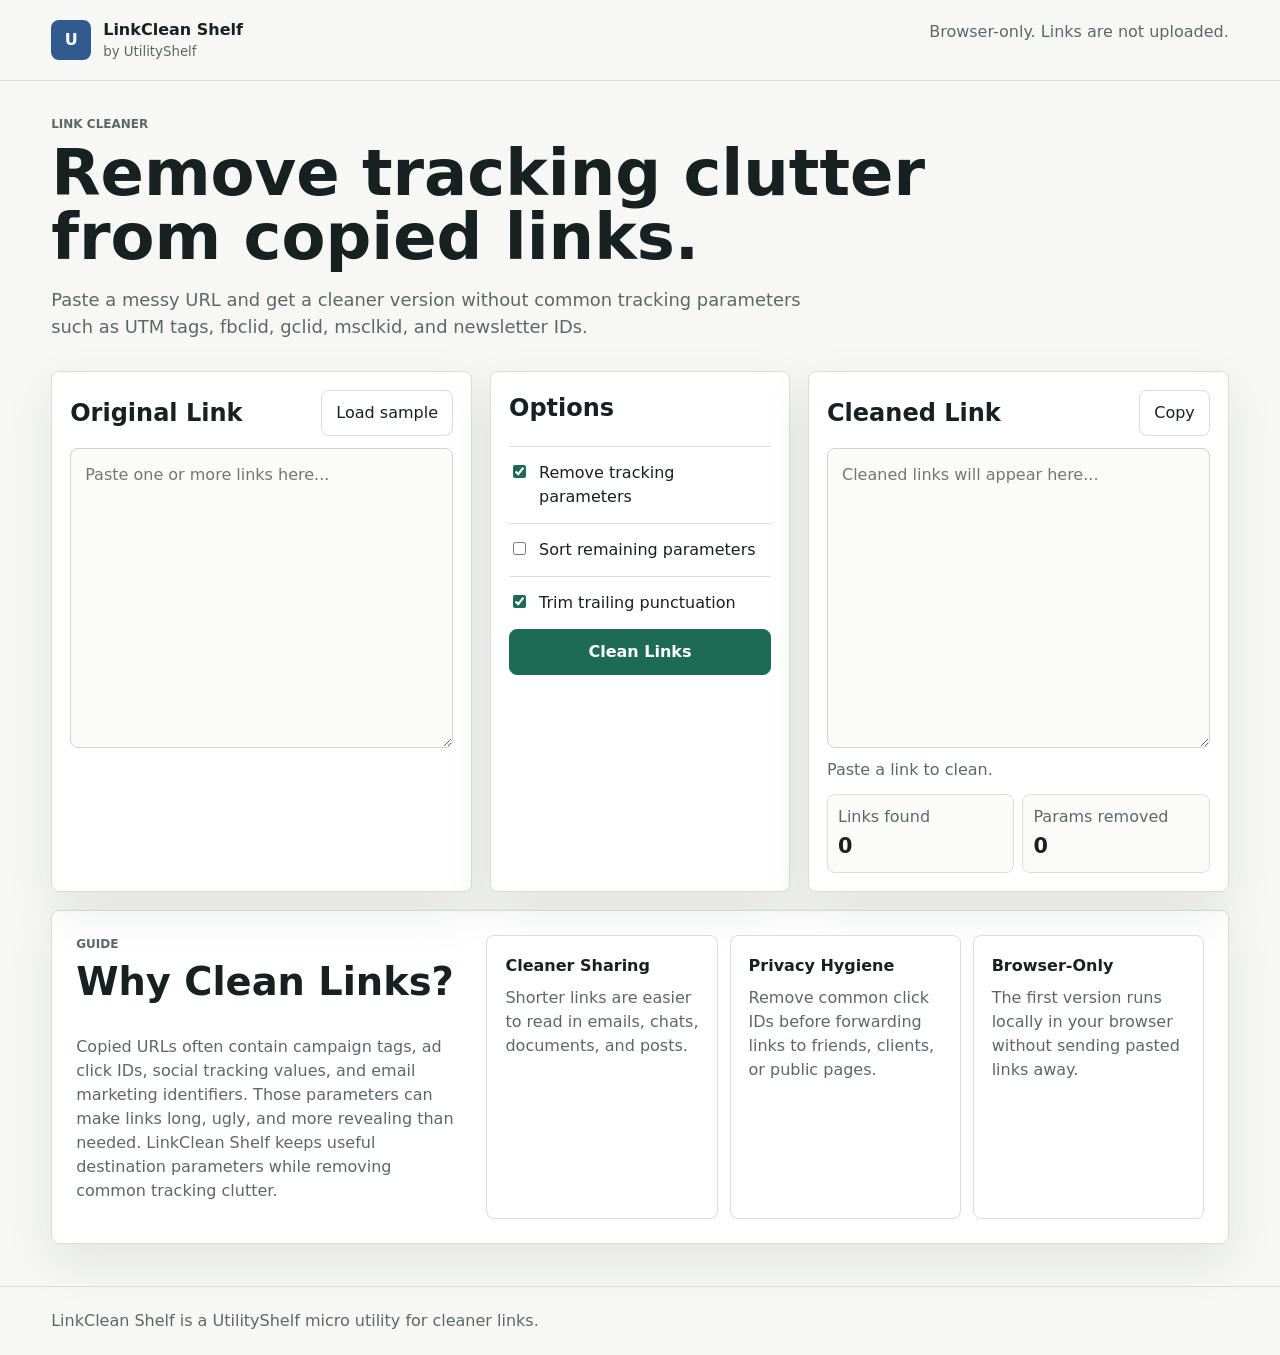
==== index.html @ c2d3e4ef "Initial LinkClean Shelf MVP" ====
<!doctype html>
<html lang="en">
  <head>
    <meta charset="utf-8">
    <meta name="viewport" content="width=device-width, initial-scale=1">
    <title>LinkClean Shelf | Private Tracking Link Cleaner</title>
    <meta
      name="description"
      content="Clean tracking parameters from copied URLs in your browser before sharing links."
    >
    <meta property="og:title" content="LinkClean Shelf">
    <meta
      property="og:description"
      content="A browser-only UtilityShelf micro tool for cleaning tracking links before sharing."
    >
    <meta property="og:type" content="website">
    <link rel="stylesheet" href="styles.css?v=20260528-mvp1">
  </head>
  <body>
    <header class="site-header">
      <a class="brand" href="#" aria-label="LinkClean Shelf home">
        <span class="brand-mark">U</span>
        <span>
          <strong>LinkClean Shelf</strong>
          <small>by UtilityShelf</small>
        </span>
      </a>
      <p class="privacy-note">Browser-only. Links are not uploaded.</p>
    </header>

    <main>
      <section class="intro" aria-labelledby="page-title">
        <p class="eyebrow">Link cleaner</p>
        <h1 id="page-title">Remove tracking clutter from copied links.</h1>
        <p class="lede">
          Paste a messy URL and get a cleaner version without common tracking
          parameters such as UTM tags, fbclid, gclid, msclkid, and newsletter IDs.
        </p>
      </section>

      <section class="tool" aria-label="Link cleaning tool">
        <div class="panel">
          <div class="panel-heading">
            <h2>Original Link</h2>
            <button class="text-button" id="sampleButton" type="button">Load sample</button>
          </div>
          <textarea id="inputUrl" placeholder="Paste one or more links here..." aria-label="Original links"></textarea>
        </div>

        <div class="panel options">
          <h2>Options</h2>
          <label>
            <input type="checkbox" id="removeTracking" checked>
            <span>Remove tracking parameters</span>
          </label>
          <label>
            <input type="checkbox" id="sortParams">
            <span>Sort remaining parameters</span>
          </label>
          <label>
            <input type="checkbox" id="trimPunctuation" checked>
            <span>Trim trailing punctuation</span>
          </label>
          <button class="primary-button" id="cleanButton" type="button">Clean Links</button>
        </div>

        <div class="panel">
          <div class="panel-heading">
            <h2>Cleaned Link</h2>
            <button class="text-button" id="copyButton" type="button">Copy</button>
          </div>
          <textarea id="outputUrl" readonly placeholder="Cleaned links will appear here..." aria-label="Cleaned links"></textarea>
          <p class="status" id="statusMessage" role="status" aria-live="polite"></p>
          <dl class="summary" aria-label="Cleanup summary">
            <div>
              <dt>Links found</dt>
              <dd id="summaryLinks">0</dd>
            </div>
            <div>
              <dt>Params removed</dt>
              <dd id="summaryParams">0</dd>
            </div>
          </dl>
        </div>
      </section>

      <section class="guide" aria-labelledby="guide-title">
        <div>
          <p class="eyebrow">Guide</p>
          <h2 id="guide-title">Why Clean Links?</h2>
          <p>
            Copied URLs often contain campaign tags, ad click IDs, social tracking
            values, and email marketing identifiers. Those parameters can make links
            long, ugly, and more revealing than needed. LinkClean Shelf keeps useful
            destination parameters while removing common tracking clutter.
          </p>
        </div>
        <div class="cards">
          <article>
            <h3>Cleaner Sharing</h3>
            <p>Shorter links are easier to read in emails, chats, documents, and posts.</p>
          </article>
          <article>
            <h3>Privacy Hygiene</h3>
            <p>Remove common click IDs before forwarding links to friends, clients, or public pages.</p>
          </article>
          <article>
            <h3>Browser-Only</h3>
            <p>The first version runs locally in your browser without sending pasted links away.</p>
          </article>
        </div>
      </section>
    </main>

    <footer>
      <div class="footer-inner">
        <p>LinkClean Shelf is a UtilityShelf micro utility for cleaner links.</p>
      </div>
    </footer>

    <script src="app.js?v=20260528-mvp1"></script>
  </body>
</html>
---- styles.css ----
:root {
  --ink: #172121;
  --muted: #5c6868;
  --paper: #f7f8f5;
  --panel: #ffffff;
  --line: #d8ded8;
  --green: #1d6b55;
  --green-dark: #124838;
  --blue: #315b8f;
  --coral: #d85b3f;
  --shadow: 0 18px 50px rgba(23, 33, 33, 0.09);
}

* {
  box-sizing: border-box;
}

body {
  margin: 0;
  background: var(--paper);
  color: var(--ink);
  font-family: Inter, ui-sans-serif, system-ui, -apple-system, BlinkMacSystemFont, "Segoe UI", sans-serif;
  line-height: 1.5;
}

button,
textarea,
input {
  font: inherit;
}

button {
  cursor: pointer;
}

.site-header {
  align-items: center;
  border-bottom: 1px solid var(--line);
  display: flex;
  gap: 24px;
  justify-content: space-between;
  padding: 18px clamp(18px, 4vw, 56px);
}

.brand {
  align-items: center;
  color: inherit;
  display: inline-flex;
  gap: 12px;
  text-decoration: none;
}

.brand-mark {
  align-items: center;
  background: var(--blue);
  border-radius: 8px;
  color: white;
  display: inline-flex;
  font-weight: 800;
  height: 40px;
  justify-content: center;
  width: 40px;
}

.brand strong,
.brand small {
  display: block;
}

.brand small,
.privacy-note,
.eyebrow,
.lede,
.guide p,
.status,
.summary dt,
footer {
  color: var(--muted);
}

main {
  margin: 0 auto;
  max-width: 1380px;
  padding: 34px clamp(18px, 4vw, 56px) 42px;
}

.eyebrow {
  font-size: 0.75rem;
  font-weight: 800;
  margin: 0 0 8px;
  text-transform: uppercase;
}

h1,
h2,
h3,
p {
  margin-top: 0;
}

h1 {
  font-size: clamp(2.1rem, 5vw, 4.4rem);
  line-height: 1;
  margin-bottom: 18px;
  max-width: 950px;
}

.lede {
  font-size: 1.12rem;
  max-width: 780px;
}

.tool {
  display: grid;
  gap: 18px;
  grid-template-columns: minmax(260px, 1fr) minmax(230px, 300px) minmax(260px, 1fr);
  margin-top: 30px;
}

.panel,
.guide,
.cards article {
  background: var(--panel);
  border: 1px solid var(--line);
  border-radius: 8px;
  box-shadow: var(--shadow);
}

.panel {
  padding: 18px;
}

.panel-heading {
  align-items: center;
  display: flex;
  gap: 12px;
  justify-content: space-between;
  margin-bottom: 12px;
}

.panel-heading h2 {
  margin-bottom: 0;
}

textarea {
  background: #fbfcfa;
  border: 1px solid #cbd4ce;
  border-radius: 8px;
  color: var(--ink);
  display: block;
  min-height: 300px;
  outline: none;
  padding: 14px;
  resize: vertical;
  width: 100%;
}

textarea:focus {
  border-color: var(--green);
  box-shadow: 0 0 0 3px rgba(29, 107, 85, 0.16);
}

.options label {
  align-items: start;
  border-top: 1px solid var(--line);
  display: flex;
  gap: 10px;
  padding: 14px 0;
}

.options input {
  accent-color: var(--green);
  margin-top: 4px;
}

.primary-button,
.text-button {
  border-radius: 8px;
  min-height: 42px;
  padding: 10px 14px;
}

.primary-button {
  background: var(--green);
  border: 1px solid var(--green);
  color: white;
  font-weight: 800;
  width: 100%;
}

.primary-button:hover {
  background: var(--green-dark);
}

.text-button {
  background: white;
  border: 1px solid var(--line);
  color: var(--ink);
}

.status {
  min-height: 24px;
  margin: 10px 0 0;
}

.summary {
  display: grid;
  gap: 8px;
  grid-template-columns: repeat(2, minmax(0, 1fr));
  margin: 12px 0 0;
}

.summary div {
  background: #fbfcfa;
  border: 1px solid var(--line);
  border-radius: 8px;
  padding: 10px;
}

.summary dd {
  font-size: 1.3rem;
  font-weight: 800;
  margin: 2px 0 0;
}

.guide {
  display: grid;
  gap: 24px;
  grid-template-columns: minmax(230px, 0.7fr) minmax(0, 1.3fr);
  margin-top: 18px;
  padding: 24px;
}

.guide h2 {
  font-size: clamp(1.7rem, 3vw, 2.4rem);
  line-height: 1.1;
}

.cards {
  display: grid;
  gap: 12px;
  grid-template-columns: repeat(3, minmax(0, 1fr));
}

.cards article {
  box-shadow: none;
  padding: 18px;
}

.cards h3 {
  font-size: 1rem;
  margin-bottom: 8px;
}

footer {
  border-top: 1px solid var(--line);
  padding: 22px clamp(18px, 4vw, 56px);
}

.footer-inner {
  margin: 0 auto;
  max-width: 1380px;
}

footer p {
  margin: 0;
}

@media (max-width: 1020px) {
  .tool,
  .guide,
  .cards {
    grid-template-columns: 1fr;
  }
}

@media (max-width: 620px) {
  .site-header {
    align-items: flex-start;
    flex-direction: column;
  }

  h1 {
    font-size: 2.25rem;
  }
}
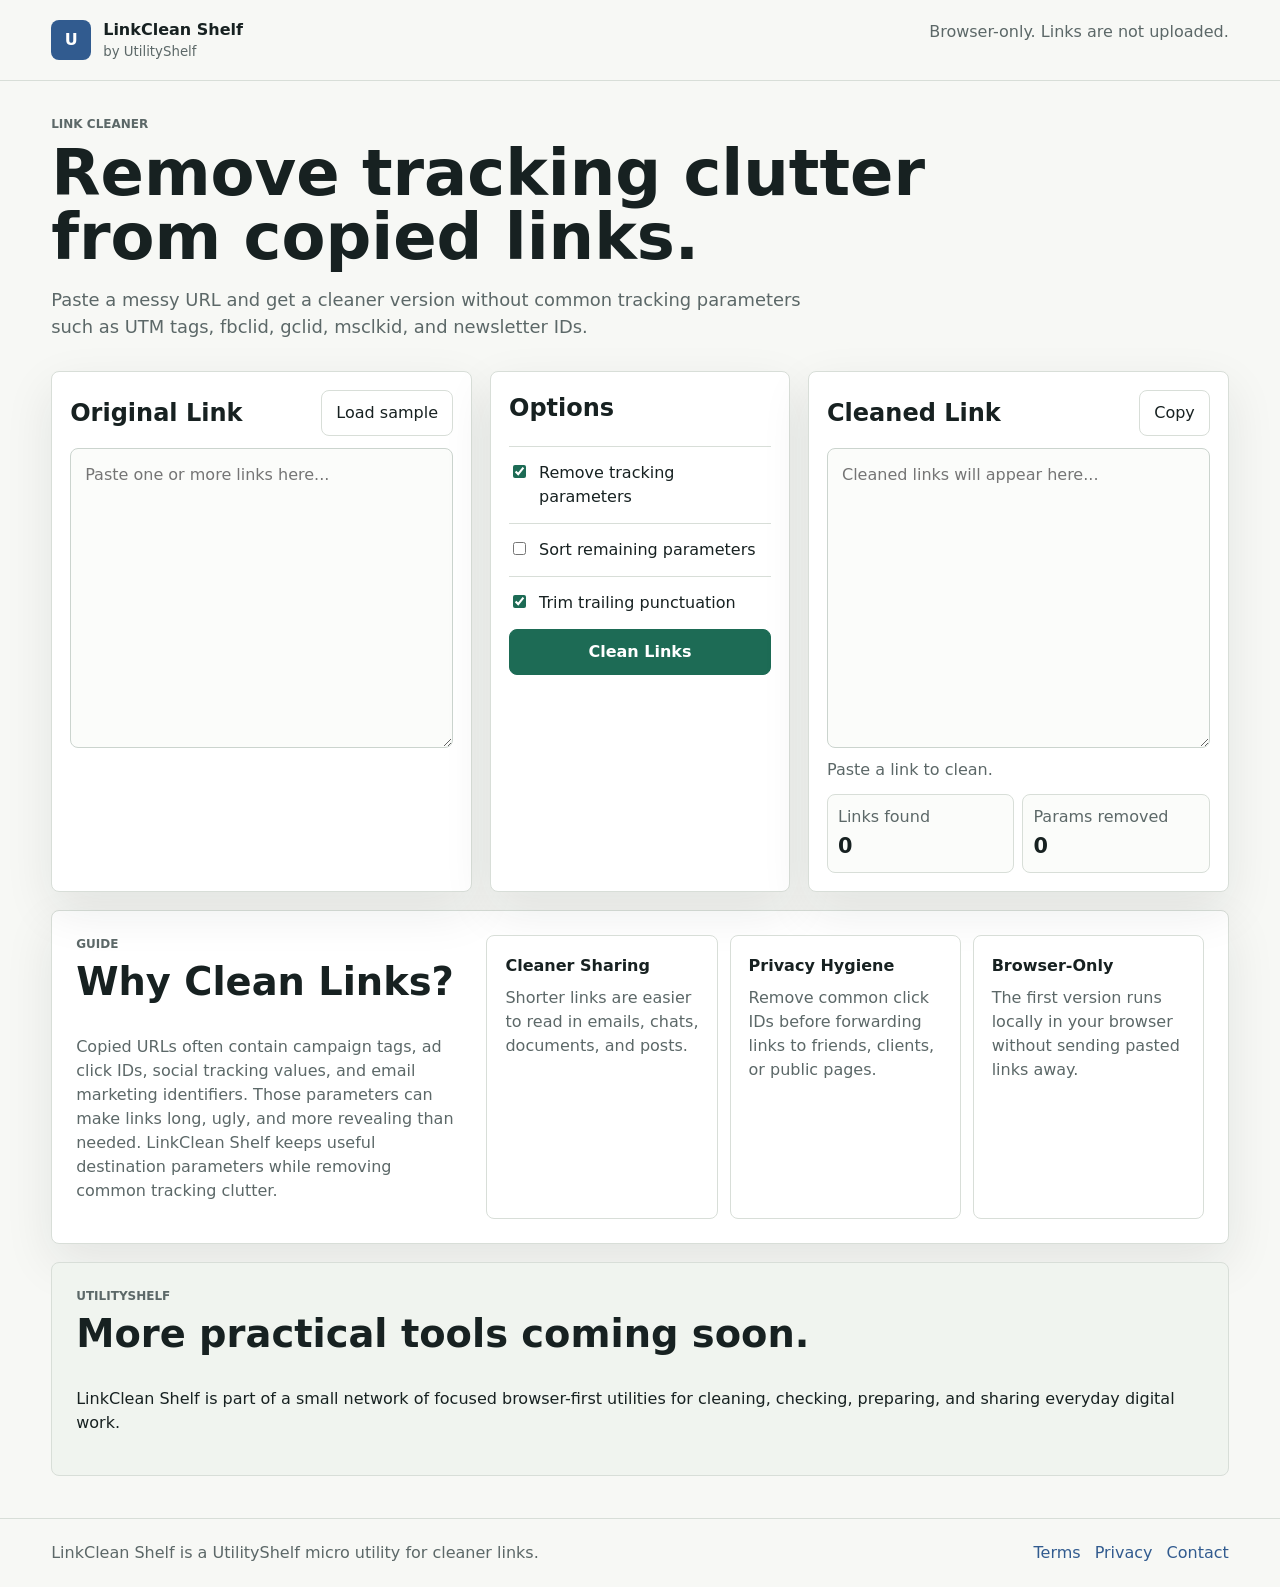
==== commit 2c96e5c7: "Add launch scaffolding for LinkClean Shelf" ====
--- a/index.html
+++ b/index.html
@@ -14,7 +14,25 @@
       content="A browser-only UtilityShelf micro tool for cleaning tracking links before sharing."
     >
     <meta property="og:type" content="website">
+    <meta property="og:url" content="https://linkclean-shelf.pages.dev/">
+    <link rel="canonical" href="https://linkclean-shelf.pages.dev/">
     <link rel="stylesheet" href="styles.css?v=20260528-mvp1">
+    <script type="application/ld+json">
+      {
+        "@context": "https://schema.org",
+        "@type": "WebApplication",
+        "name": "LinkClean Shelf",
+        "applicationCategory": "ProductivityApplication",
+        "operatingSystem": "Any",
+        "url": "https://linkclean-shelf.pages.dev/",
+        "description": "A browser-only link cleaner for removing common tracking parameters before sharing URLs.",
+        "offers": {
+          "@type": "Offer",
+          "price": "0",
+          "priceCurrency": "GBP"
+        }
+      }
+    </script>
   </head>
   <body>
     <header class="site-header">
@@ -110,11 +128,27 @@
           </article>
         </div>
       </section>
+
+      <section class="utilityshelf-note" aria-labelledby="utilityshelf-title">
+        <div>
+          <p class="eyebrow">UtilityShelf</p>
+          <h2 id="utilityshelf-title">More practical tools coming soon.</h2>
+          <p>
+            LinkClean Shelf is part of a small network of focused browser-first
+            utilities for cleaning, checking, preparing, and sharing everyday digital work.
+          </p>
+        </div>
+      </section>
     </main>
 
     <footer>
       <div class="footer-inner">
         <p>LinkClean Shelf is a UtilityShelf micro utility for cleaner links.</p>
+        <nav aria-label="Footer">
+          <a href="terms.html">Terms</a>
+          <a href="privacy.html">Privacy</a>
+          <a href="contact.html">Contact</a>
+        </nav>
       </div>
     </footer>
 
--- a/styles.css
+++ b/styles.css
@@ -223,7 +223,8 @@
   margin: 2px 0 0;
 }
 
-.guide {
+.guide,
+.utilityshelf-note {
   display: grid;
   gap: 24px;
   grid-template-columns: minmax(230px, 0.7fr) minmax(0, 1.3fr);
@@ -231,9 +232,18 @@
   padding: 24px;
 }
 
-.guide h2 {
+.guide h2,
+.utilityshelf-note h2 {
   font-size: clamp(1.7rem, 3vw, 2.4rem);
   line-height: 1.1;
+}
+
+.utilityshelf-note {
+  background: #f0f4ef;
+  border: 1px solid var(--line);
+  border-radius: 8px;
+  box-shadow: none;
+  grid-template-columns: 1fr;
 }
 
 .cards {
@@ -252,23 +262,51 @@
   margin-bottom: 8px;
 }
 
+.legal-page {
+  max-width: 820px;
+}
+
+.legal-page h1 {
+  font-size: clamp(2rem, 5vw, 3.2rem);
+}
+
+.legal-page a,
+footer a {
+  color: var(--blue);
+}
+
 footer {
   border-top: 1px solid var(--line);
   padding: 22px clamp(18px, 4vw, 56px);
 }
 
 .footer-inner {
+  align-items: center;
+  display: flex;
+  gap: 16px;
+  justify-content: space-between;
   margin: 0 auto;
   max-width: 1380px;
 }
 
 footer p {
   margin: 0;
+}
+
+footer nav {
+  display: flex;
+  flex-wrap: wrap;
+  gap: 14px;
+}
+
+footer a {
+  text-decoration: none;
 }
 
 @media (max-width: 1020px) {
   .tool,
   .guide,
+  .utilityshelf-note,
   .cards {
     grid-template-columns: 1fr;
   }
@@ -283,4 +321,9 @@
   h1 {
     font-size: 2.25rem;
   }
-}
+
+  .footer-inner {
+    align-items: flex-start;
+    flex-direction: column;
+  }
+}
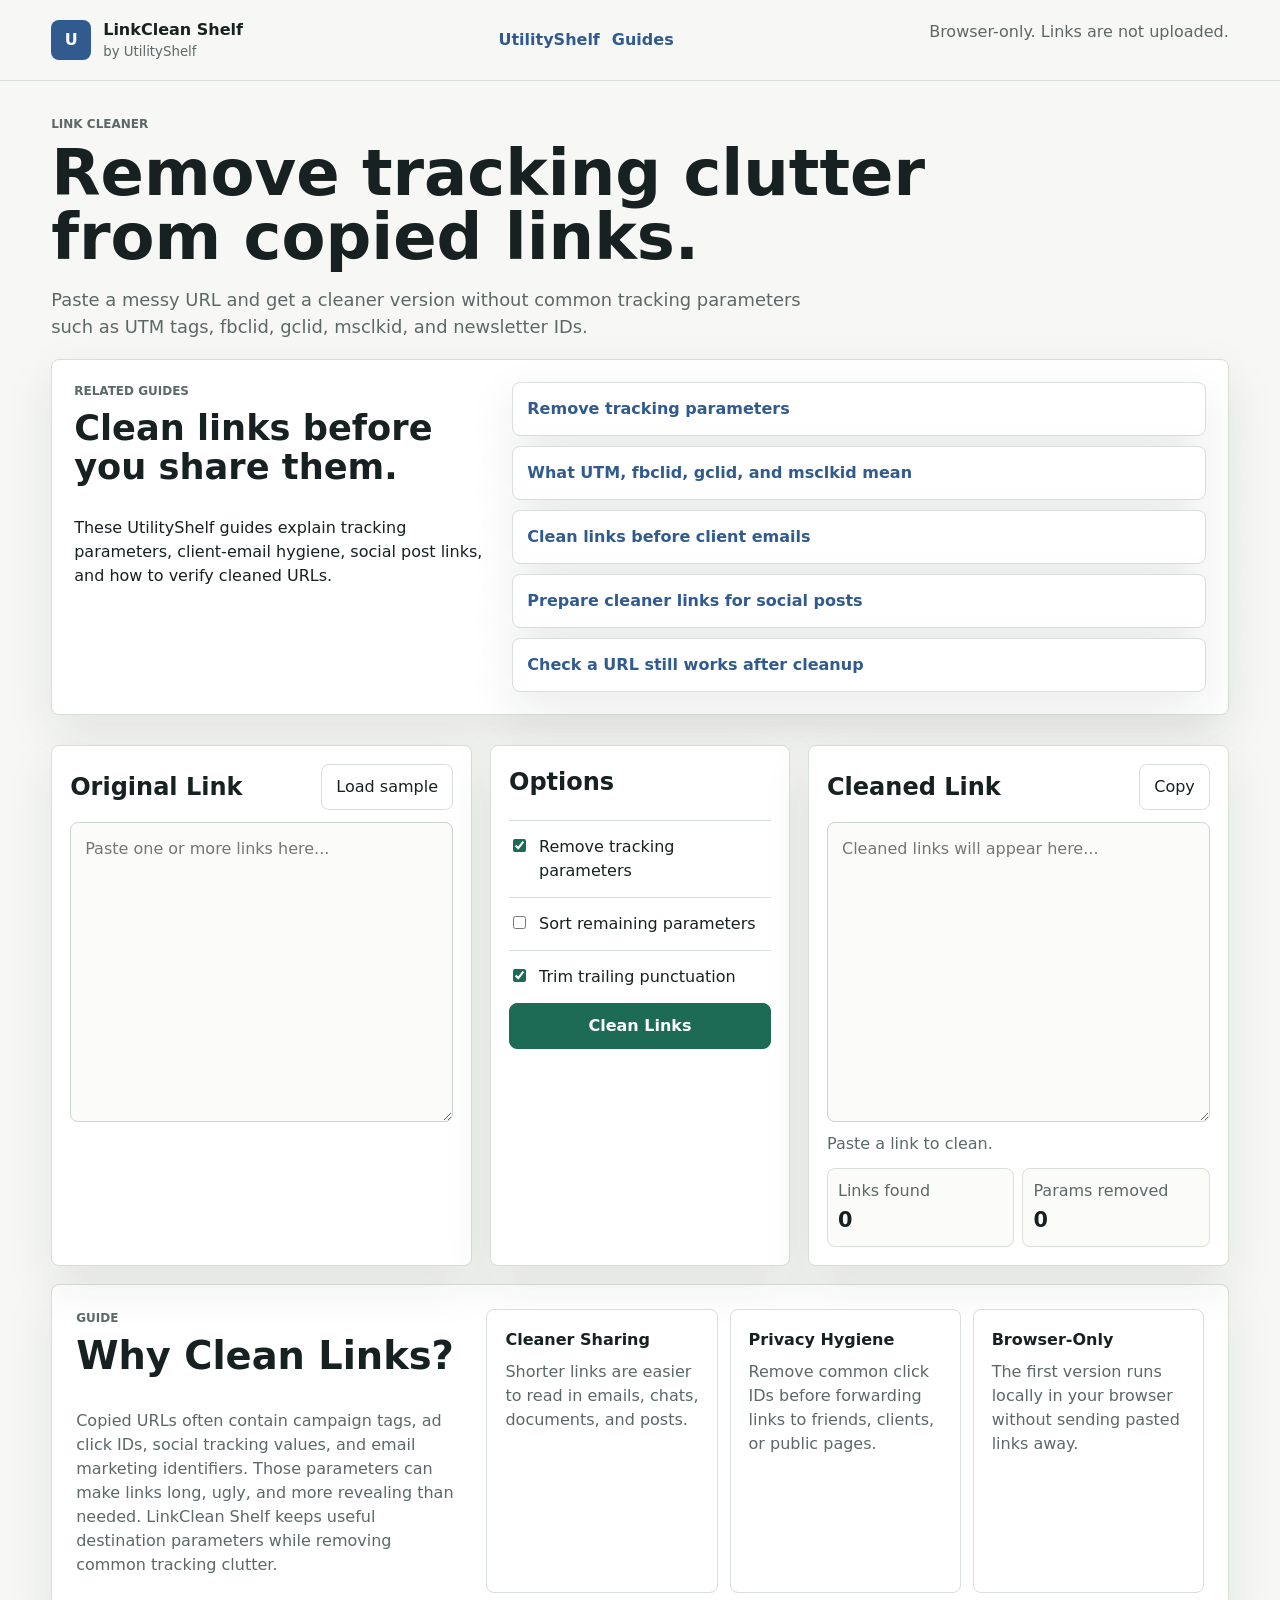
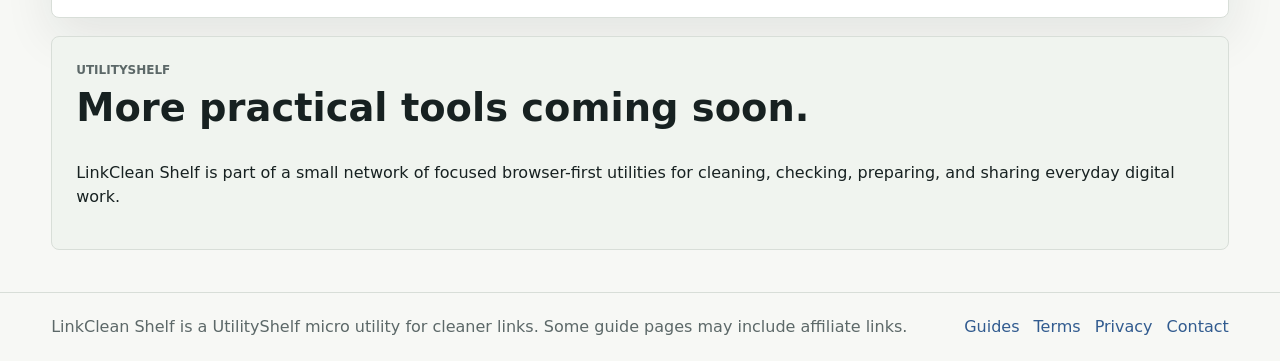
==== commit bdfb77a6: "Sync production content and deployment docs" ====
--- a/index.html
+++ b/index.html
@@ -14,8 +14,8 @@
       content="A browser-only UtilityShelf micro tool for cleaning tracking links before sharing."
     >
     <meta property="og:type" content="website">
-    <meta property="og:url" content="https://linkclean-shelf.pages.dev/">
-    <link rel="canonical" href="https://linkclean-shelf.pages.dev/">
+    <meta property="og:url" content="https://linkclean.utilityshelf.site/">
+    <link rel="canonical" href="https://linkclean.utilityshelf.site/">
     <link rel="stylesheet" href="styles.css?v=20260528-mvp1">
     <script type="application/ld+json">
       {
@@ -24,7 +24,7 @@
         "name": "LinkClean Shelf",
         "applicationCategory": "ProductivityApplication",
         "operatingSystem": "Any",
-        "url": "https://linkclean-shelf.pages.dev/",
+        "url": "https://linkclean.utilityshelf.site/",
         "description": "A browser-only link cleaner for removing common tracking parameters before sharing URLs.",
         "offers": {
           "@type": "Offer",
@@ -43,6 +43,10 @@
           <small>by UtilityShelf</small>
         </span>
       </a>
+      <nav aria-label="Main">
+        <a href="https://utilityshelf.site/">UtilityShelf</a>
+        <a href="https://utilityshelf.site/guides.html">Guides</a>
+      </nav>
       <p class="privacy-note">Browser-only. Links are not uploaded.</p>
     </header>
 
@@ -54,6 +58,24 @@
           Paste a messy URL and get a cleaner version without common tracking
           parameters such as UTM tags, fbclid, gclid, msclkid, and newsletter IDs.
         </p>
+      </section>
+
+      <section class="guide-links" aria-labelledby="guide-links-title">
+        <div>
+          <p class="eyebrow">Related guides</p>
+          <h2 id="guide-links-title">Clean links before you share them.</h2>
+          <p>
+            These UtilityShelf guides explain tracking parameters, client-email hygiene,
+            social post links, and how to verify cleaned URLs.
+          </p>
+        </div>
+        <div class="guide-link-grid">
+          <a href="https://utilityshelf.site/guides/remove-tracking-parameters.html">Remove tracking parameters</a>
+          <a href="https://utilityshelf.site/guides/utm-fbclid-gclid-msclkid.html">What UTM, fbclid, gclid, and msclkid mean</a>
+          <a href="https://utilityshelf.site/guides/clean-links-client-emails.html">Clean links before client emails</a>
+          <a href="https://utilityshelf.site/guides/clean-links-social-posts.html">Prepare cleaner links for social posts</a>
+          <a href="https://utilityshelf.site/guides/check-url-after-removing-tracking.html">Check a URL still works after cleanup</a>
+        </div>
       </section>
 
       <section class="tool" aria-label="Link cleaning tool">
@@ -143,8 +165,9 @@
 
     <footer>
       <div class="footer-inner">
-        <p>LinkClean Shelf is a UtilityShelf micro utility for cleaner links.</p>
+        <p>LinkClean Shelf is a UtilityShelf micro utility for cleaner links. Some guide pages may include affiliate links.</p>
         <nav aria-label="Footer">
+          <a href="https://utilityshelf.site/guides.html">Guides</a>
           <a href="terms.html">Terms</a>
           <a href="privacy.html">Privacy</a>
           <a href="contact.html">Contact</a>
--- a/styles.css
+++ b/styles.css
@@ -78,6 +78,18 @@
   color: var(--muted);
 }
 
+.site-header nav {
+  display: flex;
+  flex-wrap: wrap;
+  gap: 12px;
+}
+
+.site-header nav a {
+  color: var(--blue);
+  font-weight: 800;
+  text-decoration: none;
+}
+
 main {
   margin: 0 auto;
   max-width: 1380px;
@@ -119,7 +131,9 @@
 
 .panel,
 .guide,
-.cards article {
+.cards article,
+.guide-links,
+.guide-link-grid a {
   background: var(--panel);
   border: 1px solid var(--line);
   border-radius: 8px;
@@ -262,6 +276,31 @@
   margin-bottom: 8px;
 }
 
+.guide-links {
+  display: grid;
+  gap: 22px;
+  grid-template-columns: minmax(240px, 0.75fr) minmax(0, 1.25fr);
+  margin-top: 18px;
+  padding: 22px;
+}
+
+.guide-links h2 {
+  font-size: clamp(1.5rem, 3vw, 2.2rem);
+  line-height: 1.12;
+}
+
+.guide-link-grid {
+  display: grid;
+  gap: 10px;
+}
+
+.guide-link-grid a {
+  color: var(--blue);
+  font-weight: 800;
+  padding: 14px;
+  text-decoration: none;
+}
+
 .legal-page {
   max-width: 820px;
 }
@@ -307,6 +346,7 @@
   .tool,
   .guide,
   .utilityshelf-note,
+  .guide-links,
   .cards {
     grid-template-columns: 1fr;
   }
